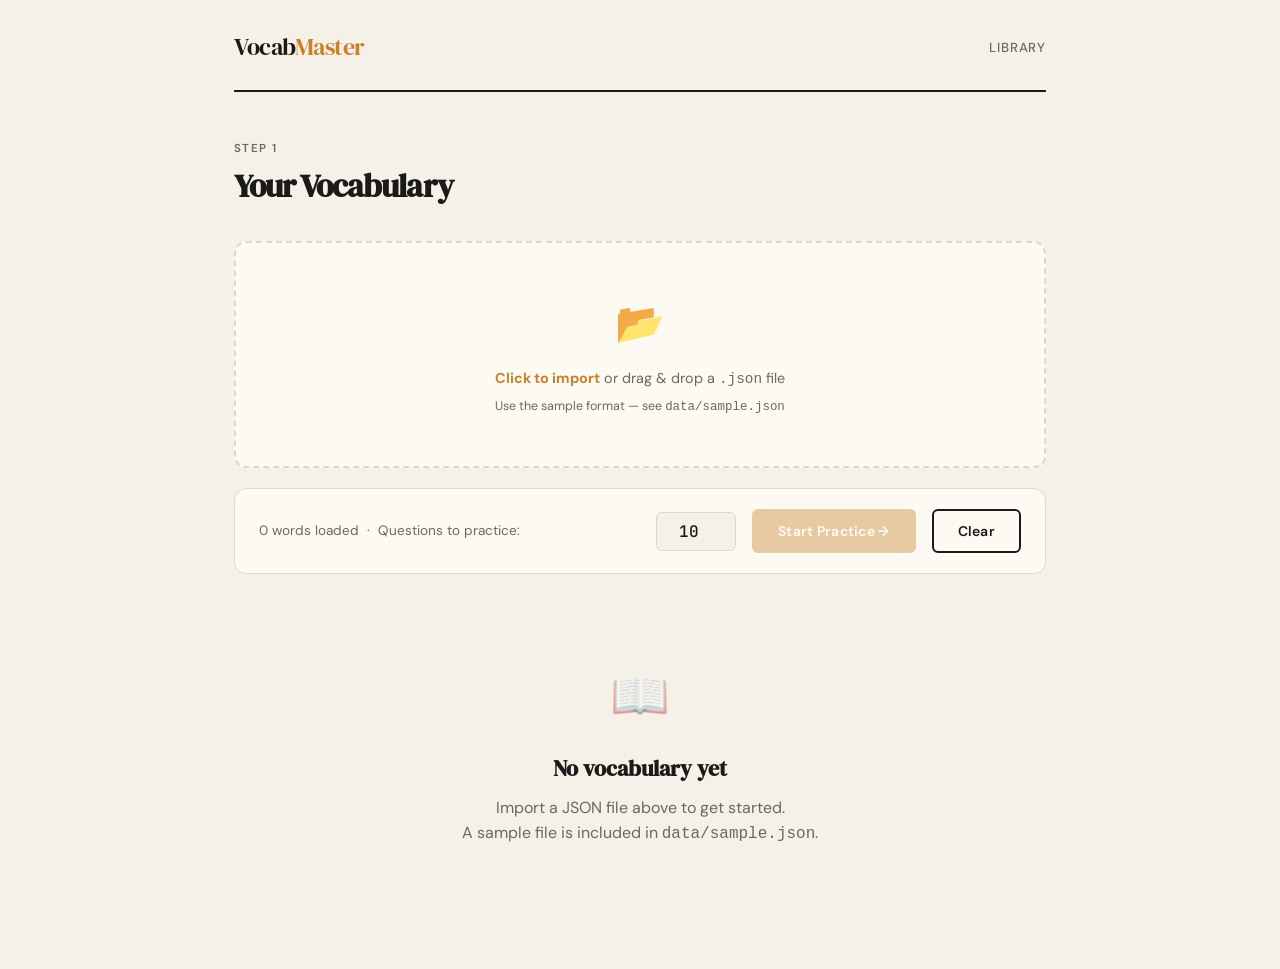
==== index.html @ e8658bab "first commit" ====
<!DOCTYPE html>
<html lang="en">
<head>
  <meta charset="UTF-8" />
  <meta name="viewport" content="width=device-width, initial-scale=1.0" />
  <title>VocabMaster — Vocabulary</title>
  <link rel="stylesheet" href="css/style.css" />
</head>
<body>

<div class="app-wrapper">

  <!-- ── Header ─────────────────────────────────────────────── -->
  <header class="app-header fade-in">
    <a href="index.html" class="app-logo">Vocab<span>Master</span></a>
    <nav>
      <a href="index.html" class="nav-link">Library</a>
    </nav>
  </header>

  <!-- ── Page Title ─────────────────────────────────────────── -->
  <div class="slide-up" style="margin-bottom: 36px;">
    <p class="section-label">Step 1</p>
    <h1 class="section-title">Your Vocabulary</h1>
  </div>

  <!-- ── Upload Zone ────────────────────────────────────────── -->
  <div class="upload-zone slide-up" id="uploadZone" style="animation-delay:.05s">
    <input type="file" id="fileInput" accept=".json" />
    <span class="upload-icon">📂</span>
    <p><strong>Click to import</strong> or drag &amp; drop a <code>.json</code> file</p>
    <p style="margin-top:6px; font-size: 0.78rem;">Use the sample format — see <code>data/sample.json</code></p>
  </div>

  <!-- ── Practice Controls ──────────────────────────────────── -->
  <div class="practice-controls slide-up" style="animation-delay:.1s">
    <div class="count-label">
      <span id="wordCount">0 words loaded</span>
      &nbsp;·&nbsp; Questions to practice:
    </div>
    <input
      type="number"
      id="countInput"
      class="count-input"
      value="10"
      min="1"
      max="999"
      title="Number of questions"
    />
    <button id="startBtn" class="btn btn-accent" disabled>
      Start Practice →
    </button>
    <button id="clearBtn" class="btn btn-outline" title="Remove all vocabulary">
      Clear
    </button>
  </div>

  <!-- ── Empty State ────────────────────────────────────────── -->
  <div id="emptyState" class="empty-state fade-in">
    <span class="empty-icon">📖</span>
    <h3>No vocabulary yet</h3>
    <p>Import a JSON file above to get started.<br>
       A sample file is included in <code>data/sample.json</code>.</p>
  </div>

  <!-- ── Vocabulary Table ───────────────────────────────────── -->
  <div id="tableWrap" class="vocab-table-wrap hidden">
    <table class="vocab-table">
      <thead>
        <tr>
          <th>Word</th>
          <th>Part of Speech</th>
          <th>Meaning (Vietnamese)</th>
          <th title="Number of practice sentences">Sentences</th>
        </tr>
      </thead>
      <tbody id="vocabTbody"></tbody>
    </table>
  </div>

  <!-- Footer spacer -->
  <div style="height: 60px;"></div>

</div><!-- /app-wrapper -->

<!-- Scripts: order matters — storage and app must load before vocab -->
<script src="js/storage.js"></script>
<script src="js/app.js"></script>
<script src="js/vocab.js"></script>
</body>
</html>
---- css/style.css ----
/* ============================================================
   VOCAB MASTER — Global Stylesheet
   Aesthetic: Editorial / Typographic / Japanese-minimal
   Palette: Off-white, ink black, warm amber accent
   ============================================================ */

@import url('https://fonts.googleapis.com/css2?family=DM+Serif+Display:ital@0;1&family=DM+Sans:wght@300;400;500;600&family=JetBrains+Mono:wght@400;500&display=swap');

/* ── CSS Variables ─────────────────────────────────────────── */
:root {
  --bg:          #F5F0E8;
  --bg-card:     #FDFAF4;
  --ink:         #1A1A18;
  --ink-muted:   #6B6860;
  --accent:      #C8812A;
  --accent-dark: #A06520;
  --accent-pale: #F5E5CC;
  --success:     #3A7D44;
  --success-pale:#D6EDDA;
  --danger:      #C0392B;
  --danger-pale: #FAD7D3;
  --border:      #DDD8CE;
  --shadow:      rgba(26,26,24,0.08);

  --font-display: 'DM Serif Display', Georgia, serif;
  --font-body:    'DM Sans', system-ui, sans-serif;
  --font-mono:    'JetBrains Mono', monospace;

  --radius:      6px;
  --radius-lg:   12px;
  --transition:  0.22s ease;
}

/* ── Reset & Base ──────────────────────────────────────────── */
*, *::before, *::after { box-sizing: border-box; margin: 0; padding: 0; }

html { font-size: 16px; scroll-behavior: smooth; }

body {
  background-color: var(--bg);
  color: var(--ink);
  font-family: var(--font-body);
  font-weight: 400;
  line-height: 1.6;
  min-height: 100vh;
  -webkit-font-smoothing: antialiased;
}

/* ── Utility ───────────────────────────────────────────────── */
.hidden { display: none !important; }

.fade-in {
  animation: fadeIn 0.4s ease forwards;
}

.slide-up {
  animation: slideUp 0.35s ease forwards;
}

@keyframes fadeIn {
  from { opacity: 0; }
  to   { opacity: 1; }
}

@keyframes slideUp {
  from { opacity: 0; transform: translateY(16px); }
  to   { opacity: 1; transform: translateY(0); }
}

/* ── Layout ────────────────────────────────────────────────── */
.app-wrapper {
  max-width: 860px;
  margin: 0 auto;
  padding: 0 24px;
}

/* ── Header / Nav ──────────────────────────────────────────── */
.app-header {
  display: flex;
  align-items: center;
  justify-content: space-between;
  padding: 28px 0 24px;
  border-bottom: 2px solid var(--ink);
  margin-bottom: 48px;
}

.app-logo {
  font-family: var(--font-display);
  font-size: 1.5rem;
  color: var(--ink);
  text-decoration: none;
  letter-spacing: -0.02em;
}

.app-logo span {
  color: var(--accent);
}

.nav-link {
  font-size: 0.82rem;
  font-weight: 500;
  letter-spacing: 0.06em;
  text-transform: uppercase;
  color: var(--ink-muted);
  text-decoration: none;
  transition: color var(--transition);
}

.nav-link:hover { color: var(--accent); }

/* ── Buttons ───────────────────────────────────────────────── */
.btn {
  display: inline-flex;
  align-items: center;
  gap: 8px;
  padding: 11px 24px;
  font-family: var(--font-body);
  font-size: 0.875rem;
  font-weight: 600;
  letter-spacing: 0.02em;
  border: 2px solid transparent;
  border-radius: var(--radius);
  cursor: pointer;
  text-decoration: none;
  transition: background var(--transition), color var(--transition),
              border-color var(--transition), transform var(--transition),
              box-shadow var(--transition);
  position: relative;
  overflow: hidden;
}

.btn:active { transform: translateY(1px); }

/* Primary */
.btn-primary {
  background: var(--ink);
  color: var(--bg);
  border-color: var(--ink);
}
.btn-primary:hover {
  background: var(--accent);
  border-color: var(--accent);
  box-shadow: 0 4px 16px rgba(200,129,42,0.3);
}

/* Outline */
.btn-outline {
  background: transparent;
  color: var(--ink);
  border-color: var(--ink);
}
.btn-outline:hover {
  background: var(--ink);
  color: var(--bg);
}

/* Accent */
.btn-accent {
  background: var(--accent);
  color: #fff;
  border-color: var(--accent);
}
.btn-accent:hover {
  background: var(--accent-dark);
  border-color: var(--accent-dark);
  box-shadow: 0 4px 16px rgba(200,129,42,0.35);
}

.btn:disabled {
  opacity: 0.4;
  cursor: not-allowed;
  pointer-events: none;
}

/* ── Cards ─────────────────────────────────────────────────── */
.card {
  background: var(--bg-card);
  border: 1.5px solid var(--border);
  border-radius: var(--radius-lg);
  padding: 28px;
}

/* ── Page Section Titles ───────────────────────────────────── */
.section-label {
  font-size: 0.72rem;
  font-weight: 600;
  letter-spacing: 0.12em;
  text-transform: uppercase;
  color: var(--ink-muted);
  margin-bottom: 8px;
}

.section-title {
  font-family: var(--font-display);
  font-size: 2rem;
  letter-spacing: -0.03em;
  line-height: 1.2;
  margin-bottom: 24px;
}

/* ── Upload Zone ───────────────────────────────────────────── */
.upload-zone {
  display: block;
  width: 100%;
  border: 2px dashed var(--border);
  border-radius: var(--radius-lg);
  padding: 48px 40px;
  text-align: center;
  cursor: pointer;
  transition: border-color var(--transition), background var(--transition);
  background: var(--bg-card);
  box-sizing: border-box;
}

.upload-zone:hover,
.upload-zone.drag-over {
  border-color: var(--accent);
  background: var(--accent-pale);
}

.upload-zone input[type="file"] {
  display: none;
}

.upload-icon {
  font-size: 2.5rem;
  margin-bottom: 12px;
  display: block;
}

.upload-zone p {
  color: var(--ink-muted);
  font-size: 0.9rem;
}

.upload-zone strong {
  color: var(--accent);
  cursor: pointer;
}

/* ── Vocab Table ───────────────────────────────────────────── */
.vocab-table-wrap {
  overflow-x: auto;
  border-radius: var(--radius-lg);
  border: 1.5px solid var(--border);
}

.vocab-table {
  width: 100%;
  border-collapse: collapse;
  font-size: 0.9rem;
}

.vocab-table th {
  background: var(--ink);
  color: var(--bg);
  padding: 12px 18px;
  text-align: left;
  font-size: 0.72rem;
  font-weight: 600;
  letter-spacing: 0.08em;
  text-transform: uppercase;
}

.vocab-table td {
  padding: 13px 18px;
  border-bottom: 1px solid var(--border);
  vertical-align: middle;
}

.vocab-table tr:last-child td { border-bottom: none; }

.vocab-table tr:hover td { background: var(--accent-pale); }

.word-cell {
  font-family: var(--font-display);
  font-size: 1.05rem;
  color: var(--ink);
}

.pos-badge {
  display: inline-block;
  padding: 3px 10px;
  border-radius: 99px;
  font-size: 0.72rem;
  font-weight: 600;
  letter-spacing: 0.04em;
  background: var(--accent-pale);
  color: var(--accent-dark);
}

.meaning-cell {
  font-family: var(--font-mono);
  font-size: 0.82rem;
  color: var(--ink-muted);
}

/* ── Upload + Controls spacing ─────────────────────────────── */
.upload-zone + .practice-controls,
.upload-zone {
  margin-bottom: 20px;
}

/* ── Practice Controls ─────────────────────────────────────── */
.practice-controls {
  display: flex;
  align-items: center;
  gap: 16px;
  flex-wrap: wrap;
  padding: 20px 24px;
  background: var(--bg-card);
  border: 1.5px solid var(--border);
  border-radius: var(--radius-lg);
  margin-bottom: 32px;
}

.count-label {
  font-size: 0.85rem;
  color: var(--ink-muted);
  flex: 1;
  min-width: 140px;
}

.count-input {
  width: 80px;
  padding: 8px 12px;
  border: 1.5px solid var(--border);
  border-radius: var(--radius);
  font-family: var(--font-mono);
  font-size: 1rem;
  font-weight: 500;
  text-align: center;
  background: var(--bg);
  color: var(--ink);
  transition: border-color var(--transition);
}

.count-input:focus {
  outline: none;
  border-color: var(--accent);
}

/* ── Progress Bar ──────────────────────────────────────────── */
.progress-header {
  display: flex;
  align-items: center;
  justify-content: space-between;
  margin-bottom: 10px;
}

.progress-label {
  font-size: 0.8rem;
  font-weight: 600;
  letter-spacing: 0.06em;
  text-transform: uppercase;
  color: var(--ink-muted);
}

.progress-count {
  font-family: var(--font-mono);
  font-size: 0.9rem;
  color: var(--ink);
  font-weight: 500;
}

.progress-bar-track {
  height: 4px;
  background: var(--border);
  border-radius: 99px;
  overflow: hidden;
  margin-bottom: 40px;
}

.progress-bar-fill {
  height: 100%;
  background: var(--accent);
  border-radius: 99px;
  transition: width 0.4s ease;
}

/* ── Question Card ─────────────────────────────────────────── */
.question-card {
  background: var(--bg-card);
  border: 1.5px solid var(--border);
  border-radius: var(--radius-lg);
  padding: 40px;
  margin-bottom: 32px;
  animation: slideUp 0.35s ease;
}

.question-word-hint {
  font-size: 0.75rem;
  font-weight: 600;
  letter-spacing: 0.1em;
  text-transform: uppercase;
  color: var(--ink-muted);
  margin-bottom: 6px;
}

.question-sentence {
  font-family: var(--font-display);
  font-size: 1.45rem;
  line-height: 1.5;
  color: var(--ink);
  letter-spacing: -0.01em;
}

.question-blank {
  display: inline-block;
  min-width: 100px;
  border-bottom: 3px solid var(--accent);
  color: var(--accent);
  font-style: italic;
  padding: 0 4px;
}

/* ── MCQ Options ───────────────────────────────────────────── */
.options-grid {
  display: grid;
  grid-template-columns: 1fr 1fr;
  gap: 12px;
}

.option-btn {
  display: block;
  width: 100%;
  padding: 16px 20px;
  text-align: left;
  background: var(--bg);
  border: 1.5px solid var(--border);
  border-radius: var(--radius);
  font-family: var(--font-body);
  font-size: 0.95rem;
  font-weight: 500;
  color: var(--ink);
  cursor: pointer;
  transition: border-color var(--transition), background var(--transition),
              transform var(--transition);
  position: relative;
}

.option-btn:hover:not(:disabled) {
  border-color: var(--accent);
  background: var(--accent-pale);
  transform: translateY(-2px);
}

.option-btn.correct {
  background: var(--success-pale);
  border-color: var(--success);
  color: var(--success);
}

.option-btn.wrong {
  background: var(--danger-pale);
  border-color: var(--danger);
  color: var(--danger);
}

.option-btn:disabled { cursor: default; }

/* ── Feedback Bar ──────────────────────────────────────────── */
.feedback-bar {
  padding: 14px 20px;
  border-radius: var(--radius);
  font-weight: 600;
  font-size: 0.9rem;
  margin-top: 20px;
  animation: fadeIn 0.25s ease;
}

.feedback-bar.correct {
  background: var(--success-pale);
  color: var(--success);
}

.feedback-bar.wrong {
  background: var(--danger-pale);
  color: var(--danger);
}

/* ── Stats (Scoreboard during practice) ────────────────────── */
.score-strip {
  display: flex;
  gap: 16px;
  margin-bottom: 28px;
  flex-wrap: wrap;
}

.score-chip {
  display: flex;
  align-items: center;
  gap: 6px;
  padding: 6px 14px;
  border-radius: 99px;
  font-size: 0.8rem;
  font-weight: 600;
  border: 1.5px solid;
}

.score-chip.correct-chip {
  background: var(--success-pale);
  border-color: var(--success);
  color: var(--success);
}

.score-chip.wrong-chip {
  background: var(--danger-pale);
  border-color: var(--danger);
  color: var(--danger);
}

/* ── Result Screen ─────────────────────────────────────────── */
.result-hero {
  text-align: center;
  padding: 60px 40px 48px;
  background: var(--bg-card);
  border: 1.5px solid var(--border);
  border-radius: var(--radius-lg);
  margin-bottom: 32px;
  animation: slideUp 0.4s ease;
}

.result-score-ring {
  width: 140px;
  height: 140px;
  margin: 0 auto 28px;
  position: relative;
}

.result-score-ring svg {
  transform: rotate(-90deg);
  width: 140px;
  height: 140px;
}

.result-score-ring .ring-bg {
  fill: none;
  stroke: var(--border);
  stroke-width: 10;
}

.result-score-ring .ring-fill {
  fill: none;
  stroke: var(--accent);
  stroke-width: 10;
  stroke-linecap: round;
  stroke-dasharray: 377;
  stroke-dashoffset: 377;
  transition: stroke-dashoffset 1s ease;
}

.ring-label {
  position: absolute;
  inset: 0;
  display: flex;
  flex-direction: column;
  align-items: center;
  justify-content: center;
}

.ring-pct {
  font-family: var(--font-display);
  font-size: 2rem;
  line-height: 1;
  color: var(--ink);
}

.ring-sub {
  font-size: 0.7rem;
  letter-spacing: 0.08em;
  color: var(--ink-muted);
  text-transform: uppercase;
  margin-top: 4px;
}

.result-headline {
  font-family: var(--font-display);
  font-size: 2rem;
  color: var(--ink);
  margin-bottom: 8px;
}

.result-sub {
  color: var(--ink-muted);
  font-size: 0.9rem;
}

.result-stats {
  display: grid;
  grid-template-columns: repeat(3, 1fr);
  gap: 12px;
  margin-top: 28px;
}

.stat-box {
  padding: 16px;
  background: var(--bg);
  border-radius: var(--radius);
  border: 1.5px solid var(--border);
}

.stat-num {
  font-family: var(--font-mono);
  font-size: 1.6rem;
  font-weight: 500;
  display: block;
  margin-bottom: 4px;
}

.stat-lbl {
  font-size: 0.72rem;
  text-transform: uppercase;
  letter-spacing: 0.08em;
  color: var(--ink-muted);
}

/* ── Wrong Answers List ────────────────────────────────────── */
.wrong-list-title {
  font-family: var(--font-display);
  font-size: 1.3rem;
  margin-bottom: 16px;
}

.wrong-item {
  padding: 16px 20px;
  border: 1.5px solid var(--border);
  border-radius: var(--radius);
  margin-bottom: 10px;
  background: var(--bg-card);
  animation: fadeIn 0.3s ease;
}

.wrong-item-word {
  font-weight: 700;
  color: var(--danger);
  margin-bottom: 4px;
}

.wrong-item-detail {
  font-size: 0.83rem;
  color: var(--ink-muted);
}

.wrong-item-detail span {
  font-family: var(--font-mono);
  font-size: 0.78rem;
}

/* ── Result Actions ────────────────────────────────────────── */
.result-actions {
  display: flex;
  gap: 12px;
  justify-content: center;
  margin-top: 32px;
  flex-wrap: wrap;
}

/* ── Empty State ───────────────────────────────────────────── */
.empty-state {
  text-align: center;
  padding: 64px 24px;
  color: var(--ink-muted);
}

.empty-icon {
  font-size: 3rem;
  margin-bottom: 16px;
  display: block;
  opacity: 0.5;
}

.empty-state h3 {
  font-family: var(--font-display);
  font-size: 1.4rem;
  color: var(--ink);
  margin-bottom: 8px;
}

/* ── Toast Notification ────────────────────────────────────── */
.toast {
  position: fixed;
  bottom: 28px;
  right: 28px;
  padding: 14px 22px;
  background: var(--ink);
  color: var(--bg);
  border-radius: var(--radius);
  font-size: 0.875rem;
  font-weight: 500;
  box-shadow: 0 8px 24px rgba(0,0,0,0.18);
  z-index: 9999;
  animation: slideUp 0.3s ease;
  max-width: 320px;
}

.toast.success { background: var(--success); }
.toast.error   { background: var(--danger); }

/* ── Responsive ────────────────────────────────────────────── */
@media (max-width: 640px) {
  .app-header { flex-direction: column; gap: 12px; text-align: center; }
  .section-title { font-size: 1.5rem; }
  .options-grid { grid-template-columns: 1fr; }
  .result-stats { grid-template-columns: 1fr 1fr; }
  .question-card { padding: 24px; }
  .question-sentence { font-size: 1.2rem; }
  .practice-controls { flex-direction: column; }
  .result-actions { flex-direction: column; }
}
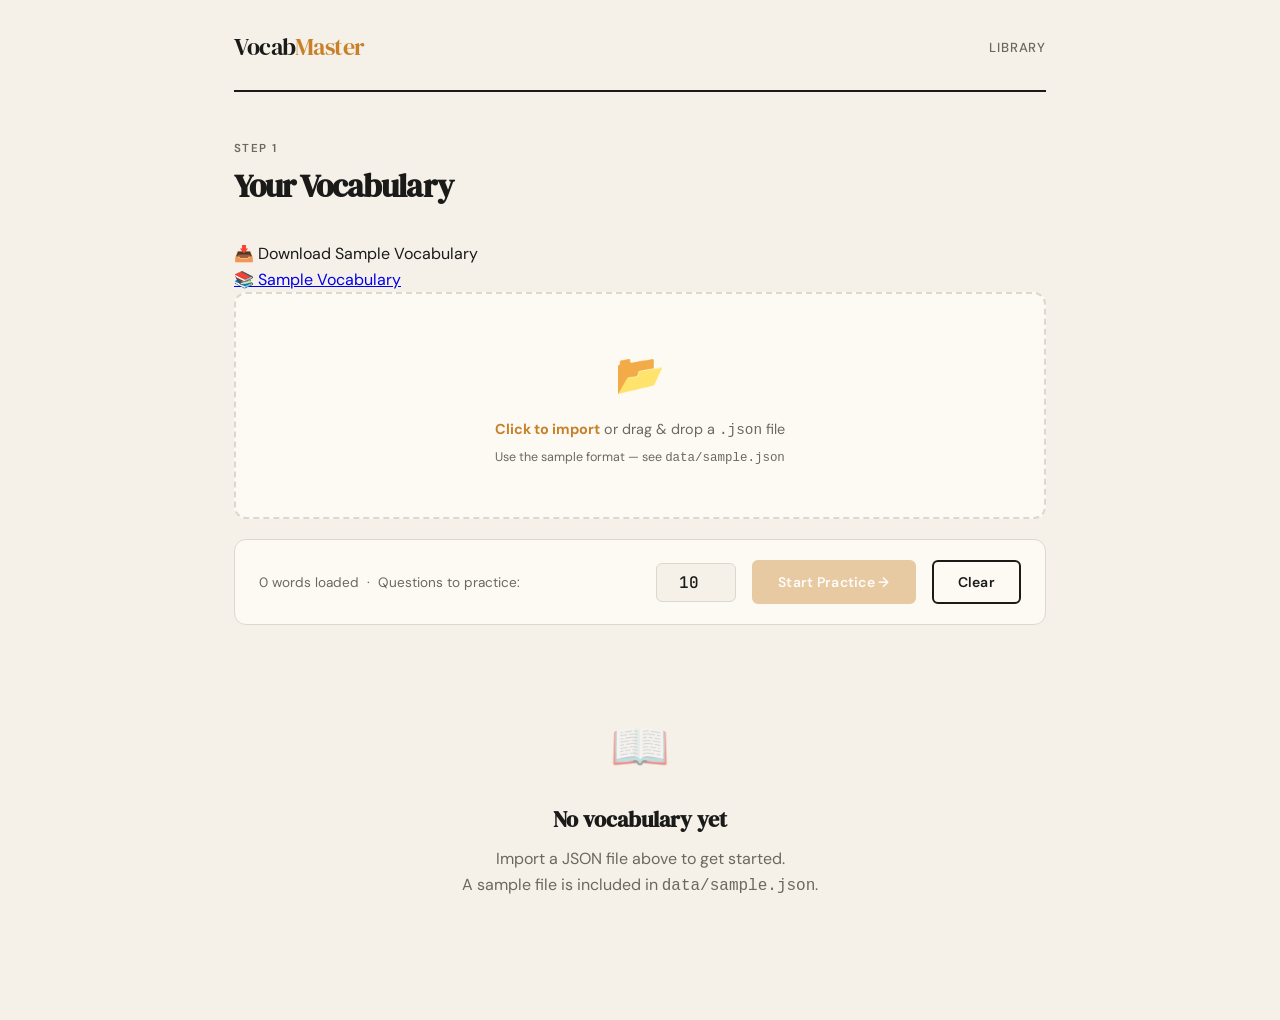
==== commit 31531030: "add sample vocab download" ====
--- a/index.html
+++ b/index.html
@@ -22,6 +22,16 @@
   <div class="slide-up" style="margin-bottom: 36px;">
     <p class="section-label">Step 1</p>
     <h1 class="section-title">Your Vocabulary</h1>
+  </div>
+
+  <!-- ── Download Section ───────────────────────────────────── -->
+  <div class="download-section slide-up" style="animation-delay:.03s">
+    <p class="download-label">📥 Download Sample Vocabulary</p>
+    <div class="download-list">
+      <a class="download-link" href="data/filtered_vocab.json" download>
+        <span>📚</span> Sample Vocabulary
+      </a>
+    </div>
   </div>
 
   <!-- ── Upload Zone ────────────────────────────────────────── -->
@@ -71,7 +81,6 @@
           <th>Word</th>
           <th>Part of Speech</th>
           <th>Meaning (Vietnamese)</th>
-          <th title="Number of practice sentences">Sentences</th>
         </tr>
       </thead>
       <tbody id="vocabTbody"></tbody>
--- a/css/style.css
+++ b/css/style.css
@@ -708,3 +708,107 @@
   .practice-controls { flex-direction: column; }
   .result-actions { flex-direction: column; }
 }
+
+/* ── Matching Game ─────────────────────────────────────────── */
+.match-instruction {
+  text-align: center;
+  font-size: 0.85rem;
+  color: var(--ink-muted);
+  margin-bottom: 24px;
+  letter-spacing: 0.01em;
+}
+
+.match-arena {
+  display: grid;
+  grid-template-columns: 1fr 1fr;
+  gap: 16px;
+  margin-bottom: 16px;
+}
+
+.match-col {
+  display: flex;
+  flex-direction: column;
+  gap: 10px;
+}
+
+.match-card {
+  padding: 14px 18px;
+  background: var(--bg-card);
+  border: 1.5px solid var(--border);
+  border-radius: var(--radius);
+  cursor: pointer;
+  transition: border-color var(--transition), background var(--transition),
+              transform var(--transition), box-shadow var(--transition);
+  min-height: 62px;
+  display: flex;
+  flex-direction: column;
+  justify-content: center;
+  gap: 4px;
+  user-select: none;
+}
+
+.match-card:hover:not(.matched):not(.locked) {
+  border-color: var(--accent);
+  background: var(--accent-pale);
+  transform: translateY(-2px);
+  box-shadow: 0 4px 12px rgba(200,129,42,0.15);
+}
+
+.match-card.selected {
+  border-color: var(--accent);
+  background: var(--accent-pale);
+  box-shadow: 0 0 0 3px rgba(200,129,42,0.25);
+  transform: translateY(-2px);
+}
+
+.match-card.matched {
+  border-color: var(--success);
+  background: var(--success-pale);
+  cursor: default;
+  opacity: 0.8;
+  transform: none;
+}
+
+.match-card.wrong-flash {
+  border-color: var(--danger);
+  background: var(--danger-pale);
+  animation: wrongShake 0.4s ease;
+}
+
+@keyframes wrongShake {
+  0%, 100% { transform: translateX(0); }
+  20%      { transform: translateX(-6px); }
+  60%      { transform: translateX(6px); }
+}
+
+.match-card-pos {
+  font-size: 0.67rem;
+  font-weight: 600;
+  letter-spacing: 0.08em;
+  text-transform: uppercase;
+  color: var(--ink-muted);
+}
+
+.match-card-text {
+  font-family: var(--font-display);
+  font-size: 1.05rem;
+  color: var(--ink);
+  line-height: 1.3;
+}
+
+.meaning-text {
+  font-family: var(--font-mono);
+  font-size: 0.88rem;
+  color: var(--ink);
+}
+
+/* Responsive matching */
+@media (max-width: 520px) {
+  .match-arena {
+    grid-template-columns: 1fr;
+  }
+  .match-col + .match-col {
+    border-top: 1.5px dashed var(--border);
+    padding-top: 10px;
+  }
+}
